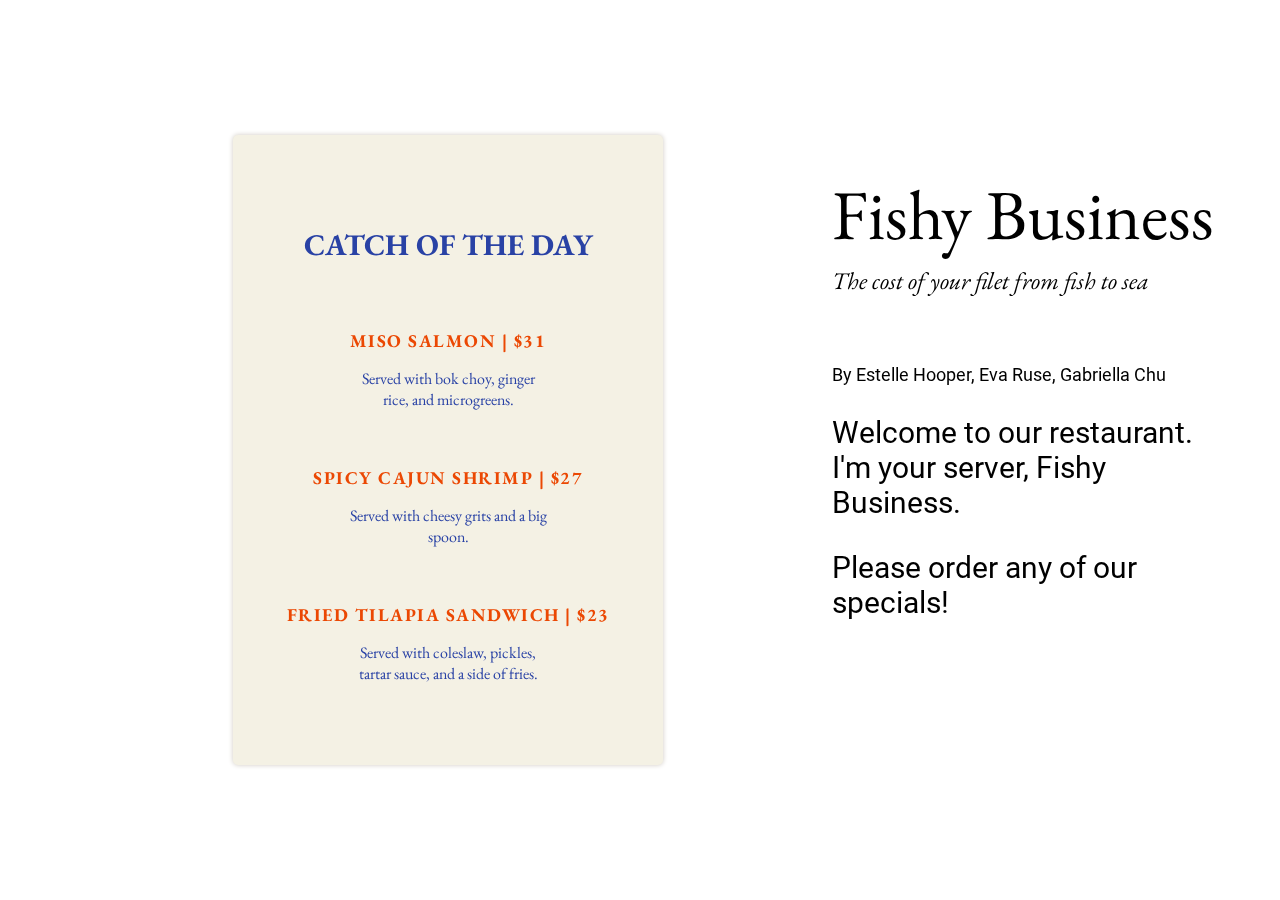
==== public_site/index.htm @ 14c6f2c7 "text" ====
<html>

<head>
    <link rel="stylesheet" href="styles.css">
    <script src="https://d3js.org/d3.v7.min.js"></script>
    <script src="https://d3js.org/topojson.v3.min.js"></script>
    <script src="https://unpkg.com/scrollama"></script>
    <script src="https://cdn.jsdelivr.net/npm/d3-array@3"></script>
    <script src="https://cdn.jsdelivr.net/npm/d3-geo@3"></script>
    <script src="https://cdn.jsdelivr.net/npm/d3-geo-projection@4"></script>
    <script src="scroll.js"></script>
    <title>Fishy Business</title>
    <div class="progressBar">
        <svg id="rectangles">
            <rect id="progress" width="0" height="10" style="fill:#2942a5;" />
        </svg>
    </div>
</head>

<body>

    <section id="scrollViz">
        <div id="graphic">
            <div id="vis">
                <!-- <div class="alignVertical"> -->
                <div class="menu fancyFont alignVertical">
                    <h2>Catch of the Day</h2>


                    <!-- Salmon Order -->
                    <div class="order alignVertical">
                        <text id=salmon class="menuTitle hover-underline-animation fadeAnimation">Miso
                            Salmon | $31</text>
                        <p>Served with bok choy, ginger rice, and microgreens.</p>
                    </div>
                    <!-- Shrimp Order -->
                    <div class="order alignVertical">
                        <text id=shrimp class="menuTitle hover-underline-animation fadeAnimation">Spicy
                            Cajun Shrimp | $27</text>
                        <p>Served with cheesy grits and a big spoon.</p>

                    </div>
                    <!-- Tilapia Order -->
                    <div class="order alignVertical">
                        <text id=tilapia class="menuTitle hover-underline-animation fadeAnimation">Fried
                            Tilapia Sandwich | $23</text>
                        <p>Served with coleslaw, pickles, tartar sauce, and a side of fries.</p>
                    </div>
                    <!-- </div> -->
                </div>

                <div class="receipt hiddenRemove">
                    <h2 class="textCenter fancyFont">Fishy Business</h2>
                    <h3 class="textCenter fancyFont">fishy-business.onrender.com</h3>
                    <hr class="dashed-line">
                    <table>
                        <col width="70%">
                        <col width="30%">
                        <tr>
                            <th id="dishName"></th>
                            <th id="dishPrice"></th>
                        </tr>
                        <tr>
                            <th id="water"></th>
                            <th id="waterPrice"></th>
                        </tr>
                        <tr>
                            <th id="land"></th>
                            <th id="landPrice"></th>
                        </tr>
                        <tr>
                            <th id="nitrogen"></th>
                            <th id="nitrogenPrice"></th>
                        </tr>
                        <tr>
                            <th id="phos"></th>
                            <th id="phosPrice"></th>
                        </tr>
                    </table>
                    <hr class="dashed-line">
                </div>

                <div class="map hiddenRemove">
                    <svg id="choropleth" height="600" width="800"
                        style="background: white; border: 1px solid gray"></svg>
                </div>


                <div class="lineGraph hiddenRemove">
                    <h3 id="lineGraphTitle" class="textCenter">Capture Fisheries vs. Aquaculture Production (1960-2018)
                        in Metric Tons</h3>
                    <div class="buttons"> </div>

                    <svg id="graph" height="500" width="800"
                        style="background: white; margin-top:0px; border: 1px solid gray"></svg>
                </div>
            </div>

            <div id="sections">

                <section id="menu" class="step">
                    <div>
                        <header id=heading class="fancyFont">
                            <h1>Fishy Business</h1>
                            <h2>The cost of your filet from fish to sea</h2>
                        </header>
                        <h3 id="author">By Estelle Hooper, Eva Ruse, Gabriella Chu</h3>
                        <p>Welcome to our restaurant. I'm your server, Fishy Business.</p>
                        <p class="fadeInOut">Please order any of our specials!</p>
                        <div id='scrollInfo' class="invisible">
                            <h4 id="scrollText" class="textCenter bounce">scroll to continue</h4>
                            <div class="scroll-down"></div>
                        </div>

                    </div>
                </section>

                <div id="hiddenSections" class="hidden">

                    <section id="text1" class="step" height="100vh">
                        <p>We hope you enjoyed your meal!</p>
                        <p>However, it looks like there are some extra costs...</p>
                    </section>

                    <section id="text2" class="step" height="100vh">
                        <!-- DO NOT DELETE MUST LEAVE EMPTY -->
                    </section>

                    <section class="step" height="50vh">
                        <!-- DO NOT DELETE MUST LEAVE EMPTY -->
                    </section>

                    <section class="step" height="50vh">
                        <!-- DO NOT DELETE MUST LEAVE EMPTY -->
                    </section>
                    <section id="text3" class="step" height="50vh">
                        <!-- DO NOT DELETE MUST LEAVE EMPTY -->
                    </section>

                    <section id="text4" class="step" height="50vh">
                        <!-- DO NOT DELETE MUST LEAVE EMPTY -->
                    </section>
                    <section id="text1000" class="step" height="50vh">
                        <!-- DO NOT DELETE MUST LEAVE EMPTY -->
                    </section>

                    <section id="text5" class="step" height="50vh">
                        <!-- DO NOT DELETE MUST LEAVE EMPTY -->
                    </section>

                    <section id="text10" class="step" height="50vh">
                        <!-- DO NOT DELETE MUST LEAVE EMPTY -->
                    </section>

                    <section id="text6" class="step" height="100vh">
                        <h2> Top Five Exporters for <span></span></h2>
                        <p style = "font-size:20px;text-align:left;width:100%;"> Certain types of fish are exported more heavily in some countries compared to others.
                            Around <b>600 million</b> livelihoods worldwide are estimated to depend at least partially
                            on
                            fisheries and aquacultures. This "blue economy" is particularly important in lower-income
                            countries.
                            <!--                             
                            
                            Lorem ipsum dolor sit amet, consectetur adipiscing elit, sed do eiusmod tempor incididunt ut
                            labore et dolore magna aliqua. Ut enim ad minim veniam, quis nostrud exercitation ullamco
                            laboris nisi ut aliquip ex ea commodo consequat. Duis aute irure dolor in reprehenderit in
                            voluptate velit esse cillum dolore eu fugiat nulla pariatur. Excepteur sint occaecat
                            cupidatat non proident, sunt in culpa qui officia deserunt mollit anim id est laborum. -->
                        </p>
                        <p class="fadeInOut">Click on a country to find more information about it.</p>
                    </section>

                    <section id="lineGraph" class="step" height="100vh">
                        <p>Aquacultures, or farm-raised fish tend to be a more sustainable option because they reduce
                            stress on wild fish populations and their involvement in the marine food web. However,
                            aquacultures can harm the environment with contamination and waste, and can provide less
                            nutrients than capture fisheries.</p>
                        <p id="linesalmon" class="lineGraphImp hiddenRemove">For all the top five countries that export
                            <strong>salmon,</strong> <span class="capture">capture fisheries</span> are much more
                            prominent than <span class="aqua">aquacultures</span>, though aquaculture production is
                            generally on the rise.
                        </p>
                        <p id="lineshrimp" class="lineGraphImp hiddenRemove">For most of the top five countries that
                            export
                            <strong>shrimp,</strong> <span class="aqua">aquacultures</span> have recently been
                            much more prominent than <span class="capture">capture fisheries.</span> The opposite is
                            true for Thailand, the 5th highest exporter.
                        </p>
                        <p id="linetilapia" class="lineGraphImp hiddenRemove">For most of the top five countries that
                            export
                            <strong>tilapia,</strong> <span class="aqua">aquacultures</span> are
                            much more prominent than <span class="capture">capture fisheries.</span> The opposite is
                            true for Mexico and the Netherlands, the 4th and 5th highest exporters.
                        </p>
                        <p class="fadeInOut">Explore other countries and hover over the graph for more precise
                            information.</p>
                    </section>
                    <section id="text10" class="step" height="400px">
                        <!-- DO NOT DELETE MUST LEAVE EMPTY -->
                    </section>
                </div>


            </div>
            <div id="chartContainer">
                <p id="titleFreshwater" class="barchartTitle">Freshwater Consumption (m<sup>3</sup>)</p>
                <p id="titleLand" class="barchartTitle hiddenRemove">Land Use (m<sup>2</sup>)</p>
                <p id="titleNitrogen" class="barchartTitle hiddenRemove">Nitrogen Emitted (kg)</p>
                <p id="titlePhosphorous" class="barchartTitle hiddenRemove">Phosphorous Emitted (kg)</p>

                <p id="barChartSubtitle">Comparison to Other Seafood</p>
                <svg id="bar1" height="425" width="550"></svg>
                <p id="citeFreshwater" class="cite">Source: <a
                        href='https://ourworldindata.org/grapher/freshwater-use-seafood?tab=table&country=~Salmon+%28farmed%29'
                        target="_blank">Our World in Data.</a> Freshwater use per kilogram of seafood production
                    m<sup>3</sup> per kilogram (2021)</p>

                <p id="citeLand" class="cite hiddenRemove">Source: <a
                        href='https://ourworldindata.org/grapher/land-use-seafood?tab=table&country=~Salmon+%28farmed%29'
                        target="_blank">Our World in Data.</a> Land use per kilogram of seafood production
                    m<sup>2</sup> per kilogram (2021)</p>

                <p id="citeNitrogen" class="cite hiddenRemove">Source: <a
                        href='https://ourworldindata.org/grapher/nitrogen-emissions-seafood?tab=table&country=~Salmon+%28farmed%29'
                        target="_blank">Our World in Data.</a> Nitrogen emissions per tonne of seafood per kilogram
                    (2021) (calculations were converted from tonne to kg). Conversions were done using <a
                        href='https://www.aqua-calc.com/' target="_blank">Aqua-Calc.</a></p>
                <p id="citePhosphorous" class="cite hiddenRemove">Source: <a
                        href='https://ourworldindata.org/grapher/phosphorous-emissions-seafood?tab=table&country=~Salmon+%28farmed%29'
                        target="_blank">Our World in Data.</a> Phosphorous emissions per tonne of seafood per kilogram
                    (2021) (calculations were converted from tonne to kg). Conversions were done using <a
                        href='https://www.aqua-calc.com/' target="_blank">Aqua-Calc.</a></p>
            </div>
            <div id="infoGraphicContainer">
                <!-- append infographic images here -->
                <!-- freshwater -->
                <div id=freshwatersalmon class="freshwater hiddenRemove">
                    <p>For 1 kg of <strong>salmon,</strong> 0.16 m<sup>3</sup> of freshwater is consumed, which is about
                        <strong>42 gallons.</strong>
                    </p>
                    <img src="images/freshwater-salmon.png" width="350"> </img>
                </div>
                <div id=freshwatertilapia class="freshwater hiddenRemove">
                    <p>For 1 kg of <strong>tilapia,</strong> 1.23 m<sup>3</sup> of freshwater is consumed, which is
                        about <strong>325 gallons.</strong></p>
                    <img src="images/freshwater-tilapia.png" width="350"> </img>
                </div>
                <div id=freshwatershrimp class="freshwater hiddenRemove">
                    <p>For 1 kg of <strong>shrimp,</strong> 0.22 m<sup>3</sup> of freshwater is consumed, which is about
                        <strong>58 gallons.</strong>
                    </p>
                    <img src="images/freshwater-shrimp.png" width="350"> </img>
                </div>
                <!-- land -->
                <div id=landsalmon class="land hiddenRemove">
                    <p>For 1 kg of <strong>salmon,</strong> 4.86 m<sup>2</sup> of land is used, which is about
                        <strong>1.2 king-sized mattresses.</strong>
                    </p>
                    <img src="images/land-salmon.png" width="350"> </img>
                </div>
                <div id=landtilapia class="land hiddenRemove">
                    <p>For 1 kg of <strong>tilapia,</strong> 15.27 m<sup>2</sup> of land is used, which is
                        about <strong>3.9 king-sized mattresses.</strong></p>
                    <img src="images/land-tilapia.png" width="350"> </img>
                </div>
                <div id=landshrimp class="land hiddenRemove">
                    <p>For 1 kg of <strong>shrimp,</strong> 13.18 m<sup>2</sup> of land is used, which is about
                        <strong>3.4 king-sized mattresses.</strong>
                    </p>
                    <img src="images/land-shrimp.png" width="350"> </img>
                </div>
                <!-- nitrogen -->
                <div id=nitrogensalmon class="nitrogen hiddenRemove">
                    <p>For 1 kg of <strong>salmon,</strong> 0.111 kg of nitrogen is emitted, which is about
                        <strong>157 cans of Lysol (19 fl oz).</strong>
                    </p>
                    <img src="images/nitrogen-salmon.png" width="350"> </img>
                </div>
                <div id=nitrogentilapia class="nitrogen hiddenRemove">
                    <p>For 1 kg of <strong>tilapia,</strong> 0.200 kg of nitrogen is emitted, which is
                        about <strong>284 cans of Lysol (19 fl oz).</strong></p>
                    <img src="images/nitrogen-tilapia.png" width="350"> </img>
                </div>
                <div id=nitrogenshrimp class="nitrogen hiddenRemove">
                    <p>For 1 kg of <strong>shrimp,</strong> 0.123 kg of nitrogen is emitted, which is about
                        <strong>180 cans of Lysol (19 fl oz).</strong>
                    </p>
                    <img src="images/nitrogen-shrimp.png" width="350"> </img>
                </div>
                <!-- phosphorous -->
                <div id=phossalmon class="phos hiddenRemove">
                    <p>For 1 kg of <strong>salmon,</strong> 0.026 kg of phosphorous is emitted, which is about
                        <strong>2.9 teaspoons.</strong>
                    </p>
                    <img src="images/phosphorous-salmon.png" width="350"> </img>
                </div>
                <div id=phostilapia class="phos hiddenRemove">
                    <p>For 1 kg of <strong>tilapia,</strong> 0.024 kg of phosphorous is emitted, which is
                        about <strong>2.7 teaspoons.</strong></p>
                    <img src="images/phosphorous-tilapia-shrimp.png" width="350"> </img>
                </div>
                <div id=phosshrimp class="phos hiddenRemove">
                    <p>For 1 kg of <strong>shrimp,</strong> 0.024 kg of phosphorous is emitted, which is about
                        <strong>2.7 teaspoons.</strong>
                    </p>
                    <img src="images/phosphorous-tilapia-shrimp.png" width="350"> </img>
                </div>
            </div>
            <div id='AbsScrollInfo' class="invisible">
                <h4 id="scrollText" class="textCenter bounce">scroll to continue</h4>
                <div class="scroll-down"></div>
            </div>
            <div id="resetContainer" class="transparent">
                <!-- append button here -->
            </div>
        </div>
        </div>

</body>

<script>
    // d3.selectAll(".menuTitle").
    const map_svg = d3.select("#choropleth");
    const map_width = map_svg.attr("width");
    const map_height = map_svg.attr("height");
    const map_margin = { top: 5, right: 5, bottom: 5, left: 5 };
    const mapWidth = map_width - map_margin.left - map_margin.right;
    const mapHeight = map_height - map_margin.top - map_margin.bottom;
    const map = map_svg.append("g")
        .attr("transform", "translate(" + map_margin.left + "," + map_margin.top + ")");

    const graph_svg = d3.select("#graph");
    const graph_width = graph_svg.attr("width");
    const graph_height = graph_svg.attr("height");
    const graph_margin = { top: 20, right: 20, bottom: 60, left: 100 };
    const graphWidth = graph_width - graph_margin.left - graph_margin.right;
    const graphHeight = graph_height - graph_margin.top - graph_margin.bottom;
    const graph = graph_svg.append("g")
        .attr("transform", "translate(" + graph_margin.left + "," + graph_margin.top + ")");

    let graph_annotations = graph_svg.append("g").attr("id", "annotations");

    const chart1 = d3.select("#bar1");
    const width1 = chart1.attr("width");
    const height1 = chart1.attr("height");
    const margin1 = { top: 35, right: 10, bottom: 45, left: 150 };
    const chartWidth1 = width1 - margin1.left - margin1.right;
    const chartHeight1 = height1 - margin1.top - margin1.bottom;
    let annotations1 = chart1.append("g").attr("id", "annotations");
    let annotations2 = chart1.append("g").attr("id", "annotations").attr('visibility', 'hidden');
    let annotations3 = chart1.append("g").attr("id", "annotations").attr('visibility', 'hidden');
    let annotations4 = chart1.append("g").attr("id", "annotations").attr('visibility', 'hidden');
    const chartArea1 = chart1.append("g").attr("transform", "translate(" + margin1.left + "," + margin1.top + ")");


    const getData = async function () {

        // bar chart data
        let water_use = await d3.csv("data/water-use.csv", d3.autotype);
        let land_use = await d3.csv("data/land-use.csv", d3.autotype);
        let nitrogen_emissions = await d3.csv("data/nitrogen-use.csv", d3.autotype);
        let phos_emissions = await d3.csv("data/phos-use.csv", d3.autotype);

        // map data
        const world_data = await d3.json("data/countries-110m.json");
        const centroid_data = await d3.csv("data/centroids.csv", d3.autotype);

        // line graph data
        let compareFishing = await d3.csv("data/capture-fisheries-vs-aquaculture.csv", d3.autotype);


        // can either be Salmon, Shrimp, or Tilapia
        salmon_water_use = water_use.filter(d => d.Entity === 'Salmon (farmed)')[0]['Freshwater use (m3 / kg edible weight)']
        tilapia_water_use = water_use.filter(d => d.Entity === 'Tilapia (farmed)')[0]['Freshwater use (m3 / kg edible weight)']
        shrimp_water_use = water_use.filter(d => d.Entity === 'Shrimp (farmed)')[0]['Freshwater use (m3 / kg edible weight)']

        salmon_land_use = land_use.filter(d => d.Entity === 'Salmon (farmed)')[0]['Land use (m2 / kg edible weight)']
        tilapia_land_use = land_use.filter(d => d.Entity === 'Tilapia (farmed)')[0]['Land use (m2 / kg edible weight)']
        shrimp_land_use = land_use.filter(d => d.Entity === 'Shrimp (farmed)')[0]['Land use (m2 / kg edible weight)']

        salmon_nitrogen_emissions = nitrogen_emissions.filter(d => d.Entity === 'Salmon (farmed)')[0]['Nitrogen (kgN / t edible weight)']
        tilapia_nitrogen_emissions = nitrogen_emissions.filter(d => d.Entity === 'Tilapia (farmed)')[0]['Nitrogen (kgN / t edible weight)']
        shrimp_nitrogen_emissions = nitrogen_emissions.filter(d => d.Entity === 'Shrimp (farmed)')[0]['Nitrogen (kgN / t edible weight)']

        salmon_phos_emissions = phos_emissions.filter(d => d.Entity === 'Salmon (farmed)')[0]['Phosphorous (kgP / t edible weight)']
        tilapia_phos_emissions = phos_emissions.filter(d => d.Entity === 'Tilapia (farmed)')[0]['Phosphorous (kgP / t edible weight)']
        shrimp_phos_emissions = phos_emissions.filter(d => d.Entity === 'Shrimp (farmed)')[0]['Phosphorous (kgP / t edible weight)']

        // GLOBAL VARS
        // fish selection: salmon, shrimp, tilapia
        var selectedFish = null

        // boolean to track if the receipt should be added
        var addReceipt = false

        // scales
        var combinedScale = 0
        var graph_leftAxis = 0

        // selections
        receipt = d3.select(".receipt")
        menu = d3.select(".menu")
        chartCont = d3.select('#chartContainer')
        infoCont = d3.select('#infoGraphicContainer')
        allCite = d3.selectAll('.cite')
        allBarTitle = d3.selectAll('.barChartTitle')

        createScales();

        // buttons for line graph

        initial = async function () {
            d3.select('#AbsScrollInfo').classed('invisible', true)
            /*
            handles receipt, selects infographics
            */

            // in case user scrolls too fast
            chartCont.style('opacity', 0)
            infoCont.style('opacity', 0)

            currentDish = d3.selectAll('.currentDish').classed('fadeIn', false);
            await currentDish.transition().style('opacity', 0).end();

            addReceipt = true;

            menu.classed("hidden", false);
            menu.transition().style('opacity', 1).style('transform', "translateX(0px)")

            receipt.classed("hiddenRemove", true);
        }

        first = async function () {
            // remove prev Receipt info
            receipt.select("#water").text('')
            receipt.select("#waterPrice").text('')

            d3.select('#AbsScrollInfo').classed('invisible', false)

            await menu.transition().style('opacity', 0).style('transform', "translateX(-200px)").end()
            await infoCont.transition().style('opacity', 0).end()

            receipt = d3.select(".receipt")
            receipt.transition().duration(200).style('transform', 'translateX(0px)');
            receipt.classed('hiddenRemove', false)
            receipt.classed('fadeIn', true)

            chartCont.style('opacity', 0)

            if (addReceipt == true) {
                infoCont.style("opacity", 0);

                menu.classed('hidden', true);
                menu.attr("height", 0)

                receipt.classed('hidden', false);


                if (selectedFish === 'salmon') {
                    dish = "Miso Salmon"
                    price = "$31.00"
                }
                else if (selectedFish === 'shrimp') {
                    dish = "Spicy Cajun Shrimp"
                    price = "$27.00"
                }
                else if (selectedFish === 'tilapia') {
                    dish = "Fried Tilapia Sandwich"
                    price = "$23.00"
                }

                receipt.select("#dishName").text(dish).classed('fadeIn', true)
                receipt.select("#dishPrice").text(price).classed('fadeIn', true)

                addReceipt = false

                d3.select("#text1").transition().style('opacity', 1);
            }

        }
        addWaterInfo = async function () {
            // hide prev infographics
            infoCont.selectAll('div').classed("hiddenRemove", true)
            infoCont.selectAll('div').classed("fadeIn", false)

            // unhide water infographic
            info = d3.select("#freshwater" + selectedFish)
            info.classed('hiddenRemove', false);
            info.classed('fadeIn', true);

            // in case user scrolls too fast

            menu.transition().style('opacity', 0).style('transform', "translateX(-200px)");

            // move receipt to make room for the infographic
            await receipt.transition().duration(200).style('transform', 'translateX(-275px)').end();

            receipt.select("#water").text('Freshwater').classed('fadeIn', true)
            receipt.select("#waterPrice").html(fish_water_use + ' m<sup>3</sup').classed('fadeIn', true)

            infoCont.transition().duration(200).style('opacity', 1).end()
        }

        addWaterBar = async function () {
            annotations2.selectAll('.x-axis').attr('visibility', 'hidden')
            annotations1.selectAll('.x-axis').attr('visibility', 'visible')
            // remove prev Receipt info
            receipt.select("#land").text('')
            receipt.select("#landPrice").text('')

            allBarTitle.classed('hiddenRemove', true);
            d3.select("#titleFreshwater").classed('hiddenRemove', false)

            chartCont.transition().duration(200).style('opacity', 1)

            bottomAxis1.scale(barScale1);
            bottomAxisG1.transition().call(bottomAxis1);

            chartArea1.selectAll('rect.bar').data(water_use)
                .join('rect')
                .attr('class', 'bar')
                .attr("fill", d => highlightBar('freshwater', d.Entity.split('(')[0].substr(0, d.Entity.split('(')[0].length - 1)))
                .attr('x', d => barScale1(0))
                .attr('y', d => leftAxisScale1(d.Entity.split('(')[0].substr(0, d.Entity.split('(')[0].length - 1)))
                .attr("height", leftAxisScale1.bandwidth())
                .attr("width", d => barScale1(Number(d['Freshwater use (m3 / kg edible weight)'])) - barScale1(0))
        }

        addLandInfo = async function () {
            // hide previous infographics
            await d3.selectAll('.freshwater').transition().duration(100).style('opacity', 0).end();
            infoCont.selectAll('div').classed("hiddenRemove", true)
            infoCont.selectAll('div').classed("fadeIn", false)

            await chartCont.transition().duration(200).style('opacity', .3).end();

            // unhide land infographic
            info = d3.select("#land" + selectedFish)
            info.classed('hiddenRemove', false);
            info.classed('fadeIn', true);

            receipt.select("#land").text('Land').classed('fadeIn', true)
            receipt.select("#landPrice").html(fish_land_use + " m<sup>2</sup>").classed('fadeIn', true)


        }

        addLandBar = async function () {
            // remove prev Receipt info
            receipt.select("#nitrogen").text('')
            receipt.select("#nitrogenPrice").text('')

            await chartCont.transition().duration(200).style('opacity', 1).end();
            drawChart(land_use, barScale2, leftAxisScale1, 'Land use (m2 / kg edible weight)', 'land', bottomAxis2, bottomAxisG2, annotations1, annotations2, annotations3)
            allBarTitle.classed('hiddenRemove', true);
            d3.select("#titleLand").classed('hiddenRemove', false)

            allCite.classed('hiddenRemove', true);
            d3.select("#citeLand").classed('hiddenRemove', false)

        }

        addNitrogenInfo = async function () {
            // hide previous infographics
            await d3.selectAll('.land').transition().duration(100).style('opacity', 0).end();
            infoCont.selectAll('div').classed("hiddenRemove", true)
            infoCont.selectAll('div').classed("fadeIn", false)

            await chartCont.transition().duration(200).style('opacity', .3).end();

            // unhide nitrogen infographic
            info = d3.select("#nitrogen" + selectedFish)
            info.classed('hiddenRemove', false);
            info.classed('fadeIn', true);

            receipt.select("#nitrogen").text('Nitrogen Emitted').classed('fadeIn', true)
            receipt.select("#nitrogenPrice").text(fish_nitrogen_emissions + ' kg').classed('fadeIn', true)
        }

        addNitrogenBar = async function () {
            // remove prev Receipt info
            receipt.select("#phos").text('')
            receipt.select("#phosPrice").text('')

            await chartCont.transition().duration(200).style('opacity', 1).end();

            drawChart(nitrogen_emissions, barScale3, leftAxisScale1, 'Nitrogen (kgN / t edible weight)', 'nitrogen', bottomAxis3, bottomAxisG3, annotations2, annotations3, annotations4)
            allBarTitle.classed('hiddenRemove', true);
            d3.select("#titleNitrogen").classed('hiddenRemove', false)

            allCite.classed('hiddenRemove', true);
            d3.select("#citeNitrogen").classed('hiddenRemove', false)

        }

        addPhosInfo = async function () {
            // hide previous infographics
            await d3.selectAll('.nitrogen').transition().duration(100).style('opacity', 0).end();
            infoCont.selectAll('div').classed("hiddenRemove", true)
            infoCont.selectAll('div').classed("fadeIn", false)

            await chartCont.transition().duration(200).style('opacity', .3).end();

            // unhide phos infographic
            info = d3.select("#phos" + selectedFish)
            info.classed('hiddenRemove', false);
            info.classed('fadeIn', true);
            receipt.select("#phos").text('Phosphorous Emitted').classed('fadeIn', true)
            receipt.select("#phosPrice").text(fish_phos_emissions + ' kg').classed('fadeIn', true)

        }

        addPhosBar = async function () {

            await d3.select(".map").transition().duration(100).style('opacity', 0).end();
            d3.select(".map").classed("hiddenRemove", true);

            // make receipt invisible
            receipt.classed('hiddenRemove', false);

            // make infographic visible
            infoCont.transition().style('opacity', 1)

            await chartCont.transition().duration(200).style('opacity', 1).end();
            drawChart(phos_emissions, barScale4, leftAxisScale1, 'Phosphorous (kgP / t edible weight)', 'phosphorous', bottomAxis4, bottomAxisG4, annotations3, annotations4, annotations3)
            allBarTitle.classed('hiddenRemove', true);
            d3.select("#titlePhosphorous").classed('hiddenRemove', false)

            allCite.classed('hiddenRemove', true);
            d3.select("#citePhosphorous").classed('hiddenRemove', false)

        }

        addMap = async function () {
            // make receipt invisible
            infoCont.style("opacity", 0);

            receipt.classed('fadeIn', false);
            receipt.classed('hiddenRemove', true);

            // make bar chart invisible
            chartCont.transition().style('opacity', 0)

            // make infographic invisible
            infoCont.transition().style('opacity', 0)

            // make map visible
            d3.select(".map").classed('hiddenRemove', false);
            d3.select(".map").transition().duration(100).style("opacity", 1);

            //if scrolling backwards
            d3.select(".lineGraph").classed('hiddenRemove', true);
        }

        function animateGraph() {
            // remove any previous scales, and lines
            d3.selectAll(".y-axis").remove();
            d3.selectAll(".x-axis").remove();

            graph.selectAll("path").remove();

            let graph_leftGridlines = d3.axisLeft(combinedScale)
                .tickSize(-graphWidth - 10)
                .tickFormat("")
            graph_annotations.append("g")
                .attr("class", "y-axis")
                .attr("transform", `translate(${graph_margin.left - 10},${graph_margin.top})`)
                .call(graph_leftAxis)

            let graph_bottomAxis = d3.axisBottom(dateScale)
            let graph_bottomGridlines = d3.axisBottom(dateScale)
                .tickSize(-graphHeight - 10)
                .tickFormat("")
            graph_annotations.append("g")
                .attr("class", "x-axis")
                .attr("transform", `translate(${graph_margin.left},${graphHeight + graph_margin.top + 10})`)
                .call(graph_bottomAxis);


            //Making the line generators
            var capturelineGen = d3.line()
                .x(d => dateScale(d['Year']))
                .y(d => combinedScale((d['Capture fisheries production (metric tons)'])))
                .curve(d3.curveMonotoneX);

            var aqualineGen = d3.line()
                .x(d => dateScale(d['Year']))
                .y(d => combinedScale((d['Aquaculture production (metric tons)'])))
                .curve(d3.curveMonotoneX);
            //     ;

            // Making area transitions

            const capture_area = d3.area()
                .x(function (d) { return dateScale(d.Year); })
                .y0(graphHeight)
                .y1(function (d) { return combinedScale(d['Capture fisheries production (metric tons)']); })
                .curve(d3.curveCatmullRom.alpha(0.5));


            const aqua_area = d3.area()
                .x(function (d) { return dateScale(d.Year); })
                .y0(graphHeight)
                .y1(function (d) { return combinedScale(d['Aquaculture production (metric tons)']); })
                .curve(d3.curveCatmullRom.alpha(0.5));

            // Making area transitions
            const zeroArea = d3.area()
                .x(function (d) { return dateScale(d.Year); })
                .y0(graphHeight)
                .y1(function () { return 0; })
                .curve(d3.curveCatmullRom.alpha(0.5));


            //aqua
            graph.append("path")
                .attr("d", function (d) {
                    return zeroArea(dataset) //must pass country dataset
                })
                .style('fill', '#FF3B3B')
                .style("opacity", 0.3)
                .transition()
                .duration(1500)
                .attr("d", function (d) {
                    return capture_area(dataset) //must pass country dataset
                })
                .style('fill', '#FF3B3B')
                .style("opacity", 0.3)


            graph.append("path")
                .attr("d", function (d) {
                    return zeroArea(dataset) //must pass country dataset
                })
                .style('fill', '#1786FF')
                .style("opacity", 0.3)
                .transition()
                .duration(1500)
                .attr("d", function (d) {
                    return aqua_area(dataset) //must pass country dataset
                })
                .style('fill', '#1786FF')
                .style("opacity", 0.3)

            // Making the lines
            const capture_path = graph.append("path")
                .datum(capture_subset)
                .attr("class", "line")
                .attr("fill", "none")
                .attr("stroke", "#FF3B3B")
                .attr("stroke-width", 2)
                .attr("d", capturelineGen);

            const aqua_path = graph.append("path")
                .datum(aqua_subset)
                .attr("class", "line")
                .attr("fill", "none")
                .attr("stroke", "#1786FF")
                .attr("stroke-width", 2)
                .attr("d", aqualineGen);

            // Making line transitions
            const capture_length = capture_path.node().getTotalLength();

            capture_path.attr("stroke-dasharray", capture_length + " " + capture_length)
                .attr("stroke-dashoffset", capture_length)
                .transition()
                .ease(d3.easeLinear)
                .attr("stroke-dashoffset", 0)
                .delay(1500)
                .duration(3000)

            const aqua_length = aqua_path.node().getTotalLength();

            aqua_path.attr("stroke-dasharray", aqua_length + " " + aqua_length)
                .attr("stroke-dashoffset", aqua_length)
                .transition()
                .ease(d3.easeLinear)
                .attr("stroke-dashoffset", 0)
                .delay(1500)
                .duration(3000)

            // adding line graph markers
            let mouseGroup = graph.append("g");
            let xMarker = mouseGroup.append("line")
                .attr("id", "xMarker")
                .attr("fill", "none")
                .attr("stroke", "black")
                .attr("stroke-width", 1)
                .attr("y1", 0)
                .attr("y2", graphHeight)
                .attr("visibility", "hidden");

            let valueMarker = mouseGroup.append("circle")
                .attr("id", "valueMarker")
                .attr("fill", "none")
                .attr("stroke", "black")
                .attr("stroke-width", 2)
                .attr("r", 10)
                .attr("visibility", "hidden");


            let valueMarker2 = mouseGroup.append("circle")
                .attr("id", "valueMarker")
                .attr("fill", "none")
                .attr("stroke", "black")
                .attr("stroke-width", 2)
                .attr("r", 10)
                .attr("visibility", "hidden");

            let activeRegion = mouseGroup.append("rect")
                .attr("id", "activeRegion")
                .attr("width", graphWidth)
                .attr("height", graphHeight)
                .attr("fill", "none")
                .attr("pointer-events", "all");

            // line graph tooltip code
            const mouseover = graph_svg.append("g").attr("class", "mouseover")
                .attr("transform", `translate(${graph_margin.left + 15},${graph_margin.top + 15})`);

            function stringLen(str) {
                const dummytext = mouseover.append("text").attr("class", "legendtext").attr("visibility", "hidden");
                dummytext.text(str)
                let len = dummytext.node().getComputedTextLength()
                dummytext.remove()
                return len;
            }

            const frame = mouseover.append("rect").attr("class", "frame")
                .attr("x", 0).attr("y", 0)
                .attr("rx", 5).attr("ry", 5)
                .attr("height", 130)
                .attr("opacity", 0.8)
                .attr("pointer-events", "none");
            const textbox = mouseover.append("g").attr("transform", "translate(10,10)");
            const format = d3.format(',d');


            // When the mouse enters, show the annotations
            activeRegion.on("mouseover", function () {
                xMarker.attr("visibility", "");
                valueMarker.attr("visibility", "");
                valueMarker2.attr("visibility", "");
                mouseover.attr("visibility", "");
            });

            // When the mouse leaves, hide the annotations
            activeRegion.on("mouseout", function () {
                xMarker.attr("visibility", "hidden");
                valueMarker.attr("visibility", "hidden");
                valueMarker2.attr("visibility", "hidden");
                mouseover.attr("visibility", "hidden");
            });

            let findDate = d3.bisector(d => d.Year).right;

            activeRegion.on("mousemove", function (evt) {

                let location = d3.pointer(evt);
                let x = location[0];
                let xDate = dateScale.invert(x);
                let index = findDate(dataset, xDate);
                let d = dataset[index];

                let xPos = dateScale(d['Year']);
                let yPos = combinedScale(d['Capture fisheries production (metric tons)']);
                let yPos2 = combinedScale(d['Aquaculture production (metric tons)']);

                xMarker.attr("x1", xPos).attr("x2", xPos);
                valueMarker.attr("cx", xPos).attr("cy", yPos);
                valueMarker2.attr("cx", xPos).attr("cy", yPos2);
                textbox.html('');

                let countryName = `${d['Entity']}`;
                let year = `${d['year']}`;
                let aqua = `${format(d['Aquaculture production (metric tons)'])} metric tons`;
                let capture = `${format(d['Capture fisheries production (metric tons)'])} metric tons`;

                let maxWidth = Math.max(stringLen(countryName), stringLen(aqua), stringLen(capture))
                frame.attr("width", maxWidth + 20);

                textbox.append("text").attr('class', 'tooltipTitle').text(countryName + ' (' + year + ')')
                    .attr("x", 0).attr("y", 10);
                textbox.append("text").attr('class', 'capture textBold').text("Capture Fisheries")
                    .attr("x", 0).attr("y", 40);
                textbox.append("text").attr('class', 'capture').text(capture)
                    .attr("x", 0).attr("y", 60);
                textbox.append("text").attr('class', 'aqua textBold').text("Aquaculture")
                    .attr("x", 0).attr("y", 90);
                textbox.append("text").attr('class', 'aqua').text(aqua)
                    .attr("x", 0).attr("y", 110);

            });
        }

        //reset button

        buttonCont = d3.select('#resetContainer');
        resetButton = buttonCont.append("button").attr("class", "resetButton")
        resetButton.append('h3').text("Order Again?")
        resetButton.on("click", function () {
            window.location.reload(true);
        })

        addLineGraph = async function () {
            d3.select("#line" + selectedFish).classed('hiddenRemove', false);

            buttonCont.style('z-index', 104)
            d3.select('#AbsScrollInfo').classed('invisible', false)
            buttonCont.classed('fadeIn', false);
            buttonCont.classed('transparent', true);
            animateGraph();

            // make map invisible
            d3.select(".map").classed('hiddenRemove', true);

            // make line graph visible
            d3.select(".lineGraph").classed('hiddenRemove', false);
            d3.select('.lineGraph').classed('fadeIn', true)

            // adding buttons
            if (addButtons == true) {
                addButtons = false;
                const buttonsdiv = d3.select('.buttons')
                buttons = buttonsdiv.selectAll('button').data(buttonsData).join('button')

                d3.select(".buttons button:first-child").classed("selectedButton", true);

                buttons.on('click', function (d, i) {
                    [dataset, buttonsData, captureExtent, aquaExtent] = drawGraph(i)
                    animateGraph()
                    d3.selectAll(".buttons button").classed("selectedButton", false)
                    d3.select(this).classed('selectedButton', true)
                })

                buttons.append('h3').html(function (d, i) { return d });
            }
        }


        showReset = async function () {
            buttonCont.style('z-index', 200)
            d3.select('#AbsScrollInfo').classed('invisible', true)
            d3.select('.lineGraph').classed("hiddenRemove", true);
            buttonCont.classed('fadeIn', true);
            buttonCont.classed('transparent', false);

        }


        function createScales() {
            // Setting up scales and axes for the 4 bar charts
            //removing "(farmed)" from each of the fish entities
            species = water_use.map(d => d.Entity.split('(')[0].substr(0, d.Entity.split('(')[0].length - 1))

            //making scales and axes for water
            water_values = water_use.map(d => Number(d['Freshwater use (m3 / kg edible weight)']))
            land_values = land_use.map(d => Number(d['Land use (m2 / kg edible weight)']))
            nitrogen_values = nitrogen_emissions.map(d => Number(d['Nitrogen (kgN / t edible weight)']))
            phos_values = phos_emissions.map(d => Number(d['Phosphorous (kgP / t edible weight)']))

            leftAxisScale1 = d3.scaleBand().domain(species).range([chartHeight1, 0]).padding(0.05);

            barvalueExtent1 = d3.extent(water_values)
            barScale1 = d3.scaleLinear().domain([0, barvalueExtent1[1]]).range([0, chartWidth1]);

            let leftAxis1 = d3.axisLeft();
            let leftAxisG1 = annotations1.append("g")
                .attr("class", "y-axis")
                // .attr("opacity", 0)
                .attr("transform", `translate(${margin1.left - 1}, ${margin1.top})`);
            leftAxis1.scale(leftAxisScale1);
            leftAxisG1.transition().call(leftAxis1);

            bottomAxis1 = d3.axisBottom();
            bottomAxisG1 = annotations1.append("g")
                .attr("class", "x-axis")
                // .attr("opacity", 0)
                .attr("transform", `translate(${margin1.left - 1},${chartHeight1 + margin1.top})`)

            bottomAxis1.scale(barScale1);
            bottomAxisG1.transition().call(bottomAxis1);

            //making scales and axes for land
            barvalueExtent2 = d3.extent(land_values)
            barScale2 = d3.scaleLinear().domain([0, barvalueExtent2[1]]).range([0, chartWidth1]);
            bottomAxis2 = d3.axisBottom();
            bottomAxisG2 = annotations2.append("g")
                .attr("class", "x-axis")
                // .attr("opacity", 0)
                .attr("transform", `translate(${margin1.left - 1},${chartHeight1 + margin1.top})`)

            //making scales and axes for nitrogen
            barvalueExtent3 = d3.extent(nitrogen_values)
            barScale3 = d3.scaleLinear().domain([0, barvalueExtent3[1]]).range([0, chartWidth1]);
            bottomAxis3 = d3.axisBottom();
            bottomAxisG3 = annotations3.append("g")
                .attr("class", "x-axis")
                .attr("transform", `translate(${margin1.left - 1},${chartHeight1 + margin1.top})`)

            //making scales for phos
            barvalueExtent4 = d3.extent(phos_values)
            barScale4 = d3.scaleLinear().domain([0, barvalueExtent4[1]]).range([0, chartWidth1]);
            bottomAxis4 = d3.axisBottom();
            bottomAxisG4 = annotations4.append("g")
                .attr("class", "x-axis")
                .attr("transform", `translate(${margin1.left - 1},${chartHeight1 + margin1.top})`)
        }

        d3.selectAll(".menuTitle")
            .on('click', orderUp)

        function drawGraph(country) {

            country = compareFishing.filter(d => d.Entity === country)
            country = country.filter(d => !isNaN(d['Capture fisheries production (metric tons)']))
            country = country.filter(d => !isNaN(d['Aquaculture production (metric tons)']))

            // sorting by date because Honduras has data out of order, messing up our line animations
            country = country.sort((a, b) => a.Year - b.Year)

            captureExtent = d3.extent(country, d => d['Capture fisheries production (metric tons)']);
            aquaExtent = d3.extent(country, d => d['Aquaculture production (metric tons)'])

            dateExtent = d3.extent(country, d => d['Year']);
            dateScale = d3.scaleTime().domain(dateExtent).range([0, graphWidth]);

            capture_subset = country.map(row => ({
                "Year": row.Year,
                "Capture fisheries production (metric tons)": row["Capture fisheries production (metric tons)"],
            }));

            aqua_subset = country.map(row => ({
                "Year": row.Year,
                "Aquaculture production (metric tons)": row["Aquaculture production (metric tons)"],
            }));

            let combinedExtent = [Math.min(...captureExtent.concat(aquaExtent)), Math.max(...captureExtent.concat(aquaExtent))];

            combinedScale = d3.scaleLinear().domain(combinedExtent).range([graphHeight, 0]);
            graph_leftAxis = d3.axisLeft(combinedScale)

            dataset = country;

            if (selectedFish === 'salmon') {
                buttonsData = salmonCountries;
            }
            else if (selectedFish === 'shrimp') {
                buttonsData = shrimpCountries;
            }
            else if (selectedFish === 'tilapia') {
                buttonsData = tilapiaCountries;
            }


            return [dataset, buttonsData, captureExtent, aquaExtent]
        }

        function orderUp() {
            selectedFish = this.id;

            initial();
            scroll()

            addReceipt = true;
            addButtons = true;

            orders = d3.selectAll(".order")
            menuTitles = d3.selectAll('.menuTitle')

            // the ones the user didn't select, make beige
            menuTitles.classed('orderNotSelected', true)
            orders.classed('orderNotSelected', true)
            d3.select(this).classed('orderNotSelected', false)
            d3.select(this.parentNode).classed('orderNotSelected', false)

            // cannot click another selection
            menu.style("pointer-events", "none")

            // turn off fading text
            menuSection = d3.select('section#menu')
            menuSection.selectAll(".fadeInOut").classed("fadeInOut", false)

            // make arrow visible
            d3.select('#scrollInfo').classed('invisible', false).classed('fadeIn', true);

            if (selectedFish === 'salmon') {
                fish_water_use = salmon_water_use
                fish_land_use = salmon_land_use
                fish_nitrogen_emissions = salmon_nitrogen_emissions
                fish_phos_emissions = salmon_phos_emissions
            }
            else if (selectedFish === 'shrimp') {
                fish_water_use = shrimp_water_use
                fish_land_use = shrimp_land_use
                fish_nitrogen_emissions = shrimp_nitrogen_emissions
                fish_phos_emissions = shrimp_phos_emissions
            }
            else if (selectedFish === 'tilapia') {
                fish_water_use = tilapia_water_use
                fish_land_use = tilapia_land_use
                fish_nitrogen_emissions = tilapia_nitrogen_emissions
                fish_phos_emissions = tilapia_phos_emissions
            }

            // reveal next section
            dishSection = d3.select('#hiddenSections').classed('hidden', false);

            // start of map code

            salmonCountries = ["Norway", "Sweden", "Denmark", "United Kingdom", "Chile"]
            shrimpCountries = ['India', 'China', 'Vietnam', 'Indonesia', 'Thailand']
            tilapiaCountries = ['China', 'Indonesia', 'Honduras', 'Mexico', "Netherlands"];


            const colors = ["#052132", "#00375E", "#005D8F", "#0978AF", "#1A93CF"];
            const topColorScale = d3.scaleOrdinal(colors).domain([0, 1, 2, 3, 4]);

            var countries = topojson.feature(world_data, world_data.objects.countries);

            var countriesMesh = topojson.mesh(world_data, world_data.objects.countries);
            var projection = d3.geoRobinson().fitSize([mapWidth, mapHeight], countries);
            var path = d3.geoPath().projection(projection);

            const firstLetter = selectedFish.charAt(0)

            const firstLetterCap = firstLetter.toUpperCase()

            const remainingLetters = selectedFish.slice(1)

            const capitalizedWord = firstLetterCap + remainingLetters

            d3.selectAll("#text6 h2 span").text(capitalizedWord)

            // coloring function for different fish selections
            function countryColor(country) {
                if (selectedFish === 'salmon') { ranking = salmonCountries.indexOf(country) }
                else if (selectedFish === 'shrimp') { ranking = shrimpCountries.indexOf(country) }
                else if (selectedFish === 'tilapia') { ranking = tilapiaCountries.indexOf(country) }

                if (ranking > -1) {
                    return topColorScale(ranking)
                }
                else {
                    return "#f4f1e4"
                }
            }

            // making the map paths
            let viewport = map.append("g");

            viewport.selectAll(".countries").data(countries.features)
                .join("path")
                .attr("class", "countries")
                .attr('fill', d => countryColor(d.properties.name))
                .attr("d", path)

            viewport.append("path")
                .datum(countriesMesh)
                .attr("class", "country-outline")
                .attr("d", path);

            // making the legend
            // reference: https://stackoverflow.com/questions/41090920/how-to-position-the-legend-in-a-d3-chart
            var legendText = ["#1 Exporter", "#2 Exporter", "#3 Exporter", "#4 Exporter", "#5 Exporter"];

            var legend = map.selectAll(".legend")
                .data(colors)
                .enter().append("g")
                .attr("class", "legend")
                .attr("transform", function (d, i) { return "translate(0," + i * 20 + ")"; });

            legend.append("rect").data(colors)
                .attr("x", 20)
                .attr("y", 450)
                .attr("width", 20)
                .attr("height", 20)
                .attr("fill", d => d)

            legend.append("text").data(legendText)
                .attr("x", 45)
                .attr("y", 465)
                .text(d => d)
                .style("font-size", "12px")



            // making the country marks

            if (selectedFish === "salmon") { selectedCountries = salmonCountries }
            else if (selectedFish === "shrimp") { selectedCountries = shrimpCountries }
            else if (selectedFish === "tilapia") { selectedCountries = tilapiaCountries }

            selectedCountries.forEach((d) => {
                //d is the country name
                selectedCountry = centroid_data.filter(i => i['COUNTRY'] === d);

                let markPos = projection([selectedCountry[0]['longitude'], selectedCountry[0]['latitude']]);

                let pinCountry = selectedCountry[0]["COUNTRY"];

                let textbox = map.append("g")
                    .attr("class", "tooltip")
                    .attr("visibility", "hidden");

                textbox.append("rect")
                    .attr("opacity", 0.8)
                    .attr("fill", "white")
                    .attr("x", 0)
                    .attr("y", 0)
                    .attr("height", 25)
                    .attr("width", function () {
                        if (pinCountry.length < 9) {
                            return pinCountry.length * 10;
                        }
                        else if (pinCountry.length === 9) {
                            return 80;
                        }
                        else if (pinCountry.length === 11) {
                            return 95;
                        }
                        else {
                            return 120;
                        }
                    })
                    .attr("alignment-baseline", "hanging")
                    .attr("rx", 8)

                textbox.append("text")
                    .text(pinCountry)
                    .attr("x", 2)
                    .attr("y", 5)
                    .attr("text-anchor", "right")
                    .attr("alignment-baseline", "hanging")

                textbox.attr("transform", `translate(${markPos[0] + 2},${markPos[1] + 3})`);

                map.append("image")
                    .attr('class', 'mark')
                    .attr("xlink:href", "images/mappin.png")
                    .attr("x", markPos[0] - 11)
                    .attr("y", markPos[1] - 14)
                    .attr("width", 20)
                    .attr("height", 20)
                    .on("mouseover", function () {
                        textbox.style("visibility", "visible")
                        d3.select(this).style("cursor", "pointer");
                    })
                    .on("mouseout", function () { textbox.style("visibility", "hidden") })
                    .on("click", clickedPin);

                function clickedPin(event) {
                    countryNodes = d3.selectAll(".countries").nodes()

                    select = countryNodes.filter(i => i.__data__.properties.name === d)[0].__data__

                    newcountries = { 'type': 'FeatureCollection', 'features': [select] };


                    viewport.selectAll(".countries").style('display', 'none');
                    viewport.selectAll(".country-outline").style('display', 'none');
                    map.selectAll(".legend").style('display', 'none');
                    map.selectAll(".mark").style('display', 'none');
                    map.selectAll(".tooltip").style('display', 'none');

                    var projection = d3.geoMercator().fitSize([mapWidth / 2, mapHeight], newcountries);
                    var path = d3.geoPath().projection(projection);

                    // Draw the map
                    map_svg.append("g")
                        .selectAll("path")
                        .data(newcountries.features)
                        .enter()
                        .append("path")
                        .attr('class', 'newcountry')
                        .attr("fill", d => countryColor(d.properties.name))
                        .attr("d", path)
                        .style("stroke", "none")


                    var backButton = map.append("rect").attr("fill", "lightgrey")
                        .attr('class', 'backButton')
                        .attr('height', 50)
                        .attr('width', 100)
                        .attr('x', mapWidth - 118)
                        .attr('y', mapHeight - 65)
                        .attr("rx", 5)
                        .attr("ry", 5)
                        .style("stroke", "black")
                        .style("stroke-width", 1)
                        .on("mouseover", function () { d3.select(this).style("cursor", "pointer") });

                    map.append("text").text("Reset Map")
                        .attr("class", "buttonText")
                        .attr('x', mapWidth - 105)
                        .attr('y', mapHeight - 35)
                        .on("mouseover", function () { d3.select(this).style("cursor", "pointer") })
                        .on("click", clickMapButton);



                    backButton.on("click", clickMapButton);

                    function clickMapButton() {
                        viewport.selectAll(".countries").style('display', 'block');
                        viewport.selectAll(".country-outline").style('display', 'block');
                        map.selectAll(".legend").style('display', 'block');
                        map.selectAll(".mark").style('display', 'block');
                        map.selectAll(".tooltip").style('display', 'block');
                        d3.selectAll('.newcountry').style('display', 'none');
                        map.selectAll('.backButton').style('display', 'none');
                        map.selectAll('.backButton').style('display', 'none');
                        map.selectAll(".buttonText").style('display', "none")
                        map.selectAll(".fisheryImage").style('display', "none")
                        map.selectAll(".imageText").style('display', "none")
                        map.selectAll(".cite").attr('display', 'none');

                    }


                    var imageLink = "images/" + pinCountry.toLowerCase() + "fishery.jpeg"
                    imageLink = imageLink.replace(/\s+/g, '');


                    map.append("text").text(d + ' is the Number ' + (ranking + 1) + ' Exporter of ' + selectedFish)
                        .attr("class", "imageText")
                        .attr('x', mapWidth / 2 + 10)
                        .attr('y', mapHeight / 5)
                        .style("font-size", 20)



                    map.append("image")
                        .attr("class", "fisheryImage")
                        .attr("xlink:href", imageLink)
                        .attr("x", mapWidth / 2)
                        .attr("y", mapHeight / 3)
                        .attr("transform", "translate(" + map_margin.left + "," + map_margin.top + ")")

                    map.append('text')
                        .attr("id", "citeImage")
                        .attr("class", "cite")
                        .text("Fishermen in the " + d)
                        .attr("x", mapWidth / 2 + 80)
                        .attr("y", 420)
                }
            })


            // Making line graphs comparing traditional fishing production vs fish farms production
            // Resource for line graph and area animation: https://hackernoon.com/animating-line-charts-with-d3js
            const timeParser = d3.timeParse('%Y');
            compareFishing.forEach(d => {
                d['year'] = d['Year']
                d['Year'] = timeParser(d["Year"]);
                d['Aquaculture production (metric tons)'] = Number(d['Aquaculture production (metric tons)']);
                d['Capture fisheries production (metric tons)'] = Number(d['Capture fisheries production (metric tons)']);
            })

            if (selectedFish === 'salmon') {

                [dataset, buttonsData, captureExtent, aquaExtent] = drawGraph('Norway')

            }
            else if (selectedFish === 'shrimp') {

                [dataset, buttonsData, captureExtent, aquaExtent] = drawGraph('India')

            }
            else if (selectedFish === 'tilapia') {

                [dataset, buttonsData, captureExtent, aquaExtent] = drawGraph('China')

            }
            let combinedExtent = [Math.min(...captureExtent.concat(aquaExtent)), Math.max(...captureExtent.concat(aquaExtent))];

            combinedScale = d3.scaleLinear().domain(combinedExtent).range([graphHeight, 0]);
            graph_leftAxis = d3.axisLeft(combinedScale);

        }


        function highlightBar(barType, v) {
            v = v.toLowerCase()

            if (barType == "freshwater") {
                if (v === selectedFish) {
                    return '#3b5d78';
                }
                else {
                    return '#AED5F3'
                }
            }

            if (barType == "phosphorous") {
                if (v === selectedFish) {
                    return '#893B1D';
                }
                else {
                    return '#FF9C76'
                }
            }

            if (barType == "land") {
                if (v === selectedFish) {
                    return "#137E37"
                }
                else {
                    return "#ADEFAA"
                }
            }

            if (barType == "nitrogen") {
                if (v === selectedFish) {
                    return "#50408D"
                }
                else {
                    return "#B9AAEF"
                }
            }
        }


        function drawChart(data, barscale, leftaxisscale, column, barType, bottomAxis, bottomAxisG, annotationstohide, annotationstoshow, otheranimationstohide) {
            annotationstohide.selectAll('.x-axis').attr('visibility', 'hidden')
            annotationstoshow.selectAll('.x-axis').attr('visibility', 'visible')
            otheranimationstohide.selectAll('.x-axis').attr('visibility', 'hidden')

            bottomAxis.scale(barscale);
            bottomAxisG.transition().call(bottomAxis);

            chartArea1.selectAll('rect.bar').data(data)
                .join(enter => enter.append('rect')
                    .attr('class', 'bar')
                    .attr("x", d => barscale(0))
                    .attr("y", d => leftaxisscale(d.Entity.split('(')[0].substr(0, d.Entity.split('(')[0].length - 1)))
                    .attr("height", leftaxisscale.bandwidth())
                    .attr("width", d => barscale(parseFloat(d[column])) - barscale(0))
                    .attr("opacity", 0)
                    .call(enter => enter.transition()
                        .attr('opacity', 1)),
                    update => update.call(update => update.transition()
                        .attr("fill", d => highlightBar(barType, d.Entity.split('(')[0].substr(0, d.Entity.split('(')[0].length - 1)))
                        .attr("x", d => barscale(0))
                        .attr("y", d => leftaxisscale(d.Entity.split('(')[0].substr(0, d.Entity.split('(')[0].length - 1)))
                        .attr("height", leftaxisscale.bandwidth())
                        .attr("width", d => barscale(parseFloat(d[column])) - barscale(0))),
                    exit => exit.call(exit => exit.transition().attr('opacity', 0).remove()));
        }

        // source: https://towardsdatascience.com/how-i-created-an-interactive-scrolling-visualisation-with-d3-js-and-how-you-can-too-e116372e2c73

        let scroll = scroller().container(d3.select('#graphic'))

        let lastIndex, activeIndex = 0
        scroll.on('active', function (index) {
            d3.selectAll('.step')
                .transition().duration(500)
                .style('opacity', function (d, i) { return i === index ? 1 : 0.1; });
            //Next, we selection from a range of activationFunctions (which we create), based on the index of the current section. 
            activeIndex = index
            let sign = (activeIndex - lastIndex) < 0 ? -1 : 1;
            let scrolledSections = d3.range(lastIndex + sign, activeIndex + sign, sign);

            //adding a progress bar so users know where they are in the visualization
            if (isNaN(scrolledSections[0])) {
                d3.selectAll("#progress").attr("width", "0%")
            }
            else {
                //how do we get the bar to move specifically with where we are on the page?
                d3.selectAll("#progress").transition().duration(500).attr("width", scrolledSections[0] * 8.3 + "%")
            }

            scrolledSections.forEach(i => {
                activationFunctions[i]();
            })
            lastIndex = activeIndex;
        })
        scroll.on('progress', function (index, progress) {
            if (index == 2 & progress > 0.7) { }
        })

        let activationFunctions = [initial, first, addWaterInfo, addWaterBar, addLandInfo, addLandBar, addNitrogenInfo, addNitrogenBar, addPhosInfo, addPhosBar, addMap, addLineGraph, showReset]

    }

    getData();
</script>

</html>
---- public_site/styles.css ----
@font-face {
    font-family: "EB Garamond";
    src: url('fonts/EBGaramond-Regular.ttf');
}

@font-face {
    font-family: "EB Garamond";
    src: url('fonts/EBGaramond-Bold.ttf');
    font-weight: bold;
}

@font-face {
    font-family: "EB Garamond";
    src: url("fonts/EBGaramond-Italic.ttf");
    font-style: italic;
}

@font-face {
    font-family: "Roboto";
    src: url("fonts/Roboto-Regular.ttf");
}

@font-face {
    font-family: "Roboto";
    src: url("fonts/Roboto-Bold.ttf");
    font-weight: bold
}

@font-face {
    font-family: "Roboto";
    src: url("fonts/Roboto-Italic.ttf");
    font-style: italic;
}


@font-face {
    font-family: "RobotoMono";
    src: url("fonts/RobotoMono-Regular.ttf");
}

@font-face {
    font-family: "RobotoMono";
    src: url("fonts/RobotoMono-Bold.ttf");
    font-weight: bold
}

@font-face {
    font-family: "RobotoMono";
    src: url("fonts/RobotoMono-Italic.ttf");
    font-style: italic;
}

/* probably useful classes */

.textCenter {
    text-align: center
}

.textBold {
    font-weight: bold;
}

.alignVertical {
    /* align item horizontally */
    justify-content: center;
    /* align vertically */
    align-items: center;
    display: flex;
    flex-direction: column;
}

.hidden {
    /* display: none; */
    height: 0;
    overflow: hidden;
    opacity: 0;
    /* instead of hiding stuff to prevent scrolling, just disable scrolling until you click */
}

.hiddenRemove {
    display: none
}

.invisible {
    visibility: hidden;
}

.transparent {
    opacity:0
}

.flexParent {
    display: flex;
    flex-direction: row;
}

/* website */

html {
    font-family: "Roboto", sans-serif;
    scroll-behavior: smooth;
}

.fancyFont {
    font-family: "EB Garamond";
}

body {
    margin: 0;
    /* overflow-x: hidden; */
}

#graphic {
    width: 100%;
    /* flex-direction: row; */
    display: flex;
    /* align item horizontally */
    justify-content: center;
    /* align item vertically */
    align-items: top;
}

#vis {
    display: inline-block;
    position: sticky;
    top: 0px;
    z-index: 105;
    height: 100vh;
    width: 65%;
    padding-left: 5%;

    /* align item horizontally */
    justify-content: center;
    /* align vertically */
    align-items: center;
    display: flex;
    flex-direction: column;

}

.step:not(.disableScroll):not(.hidden) {
    height: 100vh;
    /* align item horizontally */
    justify-content: center;
    /* align vertically */
    align-items: center;
    display: flex;
    flex-direction: column;
}

.step {
    height: 100vh;
}


#sections {
    position: relative;
    height: auto;
    display: inline-block;
    max-width: 30%;
    padding-right: 5%;
    /* padding: 5%; */
    /* z-index: 90; */
    /* margin-right: auto;
    margin-left:auto */
}

#sections p {
    text-align: left;
    width: 100%;
}

#sections section:not(#lineGraph) p {
    font-size: 30px;
}

section#lineGraph p:not(.lineGraphImp){
    font-size:20px;
}

.lineGraphImp {
    font-size:30px;
}

#author {
    padding-top: 20px;
    font-size: 18px;
    font-weight: normal;
}

header {
    padding-bottom: 30px;
}

header h2 {
    margin: 0;
    font-style: italic;
    font-weight: normal;
}

h1 {
    font-size: 70px;
    font-weight: normal;
    margin-bottom: 5px;
    margin-top: 0;
}

.italic {
    font-style: italic;
}

#scrollText {
    margin-top: 60px;
    font-size: 12px;
    text-transform: uppercase;
    /* font-weight: bold; */
    /* text-align: center; */
}

/* source: https://unused-css.com/blog/animated-down-arrow/ */

.scroll-down {
    position: relative;
    z-index: 100;
    width: 20px;
    height: 20px;
    border-bottom: 2px solid #000000;
    border-right: 2px solid #000000;
    margin-left: auto;
    margin-right: auto;
    animation: bounceArrowAnimation 1.5s ease-in-out infinite;
}

#AbsScrollInfo{
    position:fixed;
    margin-top:80vh;
    /* transform:translateY(800px); */
    /* width:300;
    margin-top:0;
    margin-bottom:auto; */
    z-index:101;
}

/* menu */

.menu:not(.hidden) {
    background-color: #f4f1e4;
    border-radius: 5px;
    box-shadow: 0px 0px 5px rgb(207, 201, 193);
    color: #2942a5;
    width: 400px;
    margin-left: auto;
    margin-right: auto;
    height: 600px;
    padding: 15px;
    text-align: center;
    z-index: 100;
}

.menu h2 {
    font-size: 30px;
    text-transform: uppercase;
}

.orderNotSelected {
    color: #8e886d
}

.menuTitle:not(.orderNotSelected) {
    color: rgb(235, 72, 3);
}

.menuTitle {
    text-decoration: none;
    /* opacity: 1; */
    font-size: 18px;
    letter-spacing: 1.5px;
    font-weight: bold;
    text-transform: uppercase;
    cursor: pointer;
}

.order p:not(.menuTitle) {
    width: 200;
}

.order {
    width: 350px;
    margin-top: 40px;
}

/* dish meal */

.currentDish {
    width: 430px;
}

/* receipt */

.receipt {
    background-color: rgb(246, 246, 246);
    color: rgb(62, 62, 62);
    box-shadow: 0px 0px 5px rgb(207, 207, 207);
    width: 300px;
    min-height: 400px;
    padding-top: 50px;
    padding-bottom: 50px;
}

.receipt table {
    font-size:12px;
    text-transform: uppercase;
    font-family: RobotoMono;
    width:80%;
    margin-left: auto;
    margin-right: auto;
}

.dashed-line {
    /* margin-top: 20px; */
    width: 80%;
    border: 1px dashed rgb(174, 174, 174);
    /* margin-bottom:20px; */
}

.receipt h2 {
    text-transform: uppercase;
    margin:0;
    font-size:25px;
    /* padding-top:20px; */
}

.receipt h3 {
    margin:0;
    margin:3px;
    font-size: 16px;
    font-weight: normal;
}

.receipt tr {
    height: 60px;
    text-align: left;
}

.receipt th {
    font-weight: normal;
    color: rgb(62, 62, 62);
}

/* graphs */

.y-axis,
.x-axis {
    font-size: 12px;

}

.land-outline {
    stroke: white;
    stroke-width: .8px;
    fill: gray;
}

.country-outline {
    stroke: white;
    stroke-width: 0.5px;
    fill: none;
}

.mark:hover {
    height: 35;

}

/* chartContainer */

.x-axis,.y-axis {
    font-family: Roboto;
}

/* animations */

.fadeIn {
    animation: fadeInAnimation 1.5s ease;
    animation-iteration-count: 1;
    animation-fill-mode: forwards;
}

@keyframes fadeInAnimation {
    0% {
        opacity: 0;
    }

    100% {
        opacity: 1;
    }
}

.fadeOut {
    animation: fadeOutAnimation 2s ease;
    animation-iteration-count: 1;
    animation-fill-mode: forwards;
}

@keyframes fadeOutAnimation {
    0% {
        opacity: 1;
    }

    100% {
        opacity: 0;
    }
}

/* source: https://www.geeksforgeeks.org/how-to-create-fade-in-effect-on-page-load-using-css/# */

.fadeInOut {
    animation: fadeInOutAnimation 2s ease infinite;
    /* animation-iteration-count: 1; */
    /* animation-fill-mode: forwards; */
}

@keyframes fadeInOutAnimation {

    0%,
    100% {
        opacity: 10;
    }

    50% {
        opacity: .25;
    }
}

/* source: https://www.30secondsofcode.org/css/s/hover-underline-animation/ */

.hover-underline-animation {
    position: relative;
}

.hover-underline-animation:after {
    content: '';
    position: absolute;
    width: 100%;
    transform: scaleX(0);
    height: 2px;
    bottom: 0;
    left: 0;
    background-color: rgb(235, 72, 3);
    transform-origin: bottom right;
    transition: transform 0.25s ease-in;
}

.hover-underline-animation:hover:after {
    transform: scaleX(1);
    transform-origin: bottom left;
}

/* bounce animation */

.bounce {
    animation: bounceAnimation 1.5s ease-in-out infinite;
}

@keyframes bounceAnimation {
    0% {
        transform: translate(0, 10px)
    }

    50% {
        transform: translate(0, 0px)
    }

    100% {
        transform: translate(0, 10px)
    }
}

/*bounce animation for scroll*/

@keyframes bounceArrowAnimation {
    0% {
        transform: translate(0, 10px) rotate(45deg)
    }

    50% {
        transform: translate(0, 0px) rotate(45deg)
    }

    100% {
        transform: translate(0, 10px) rotate(45deg)
    }
}

.cite{
    font-size:12px;
    font-style: italic;
    margin:0;
}

#chartContainer {

    position: fixed;
    width: 600;
    height: 500;
    top: 20%;
    left: 55%;
    opacity: 0;
    /* margin: 0 auto; */

}

#chartContainer p {
    text-align: center;
    width: 390;
    margin-left: auto;
    margin-right:50;
}

#infoGraphicContainer {
    position: fixed;
    width: 375;
    height: 500;
    /* margin:5px; */
    top: 20%;
    left: 32%;
    opacity: 0;
    /* background-color: blue; */
    /* margin: 0 auto; */
    z-index: 10;
}

#infoGraphicContainer p{
    width:325px;
    margin-left: auto;
    margin-right:auto;
    padding-top:0;
}

.barChartTitle {
    margin-bottom:0;
    font-weight: bold;
}

#barChartSubtitle {
    margin-top:0;
}

.testing {
    height: 500;
}


.progressBar {
    width: 100%;
}

/* #rectangles:first-child {
    left:0; 
} */

#rectangles {
    position:fixed; 
    top:0; 
    left:0; 
    height:100%; 
    width:100% 
}


g.mouseover rect {
    fill: white;
    stroke: #222;
    stroke-width: 1px;
}

g.mouseover text {
    font-family: Arial, sans-serif;
}

g.mouseover text:first-child {
    font-weight: bold;
}

.buttons {
    z-index:110;
    /* flex-basis: 90px;
    flex-grow: 0;
    flex-shrink: 0; */
    display:flex;
    flex-direction:row;
    justify-content:space-between;
    width: auto;
    margin-bottom:5px;
    /* height: 110px; */
    /* border: .5px solid black; */
    /* padding:1%; */
    /* background-color: #f0f0f0; */
}

.buttons button {
    border-radius: 10px;
    /* border: 1px gray solid; */
    box-shadow: 0px 0px 5px rgb(183, 183, 183);
    border:none;
    cursor:pointer;
    width:150px;
    height:50px;
    padding:0;
    margin:5px;
    transition: all .3s;

}
.buttons button:not(.selectedButton){
    background-color:white;
}

.buttons button:hover{
    background-color: rgb(227, 227, 227);
}

.selectedButton {
    background-color: rgb(227, 227, 227);
}

.buttons h3 {
    text-transform: capitalize;
    font-weight: normal;
    font-family: Roboto;

}

#resetContainer {
    height:100vh;
    position:fixed;
    display:flex;
    align-items: center;
    justify-content: center;
    z-index: 104;
}

.resetButton {
    width:400px;
    height:200px;
    /* text-transform: uppercase; */
    font-size:24px;
    font-family: "EB Garamond";
    border:none;
    color:white;
    background-color: rgb(235, 19, 3);
    border-radius: 20px;
    box-shadow: 0px 0px 10px rgb(207, 201, 193);
    cursor: pointer;
    transition:all .5s
}

.resetButton h3 {
    font-weight:normal;
}

.resetButton:hover{
    background-color: rgb(64, 0, 0);
}

.tooltipTitle {
    /* text-transform: uppercase; */
    font-family: 'Roboto';
    margin:0;
    padding:0;
}

.aqua {
    fill:#1786FF;
    color: #1786FF;
    font-family: 'Roboto';
    margin:0;
    padding:0;

}

.capture {
    fill:#FF3B3B;
    color: #FF3B3B;
    font-family: 'Roboto';
    margin:0;
    padding:0;


}
/* #actButton {
    font-family:'Franklin Gothic';
    text-transform: uppercase;
    width:150px;
    margin-top: 5px;
    margin-bottom: 5px;
    margin-right: auto;
    margin-left: auto;
} */


/* .buttons button:first-child {
    background-color: rgb(227, 227, 227);
} */

.fisheryImage {
    /* display: flex;
    align-items: center;
    justify-content: center; */
    width: 45%;
    
}

#choropleth {
    z-index: -1;
}
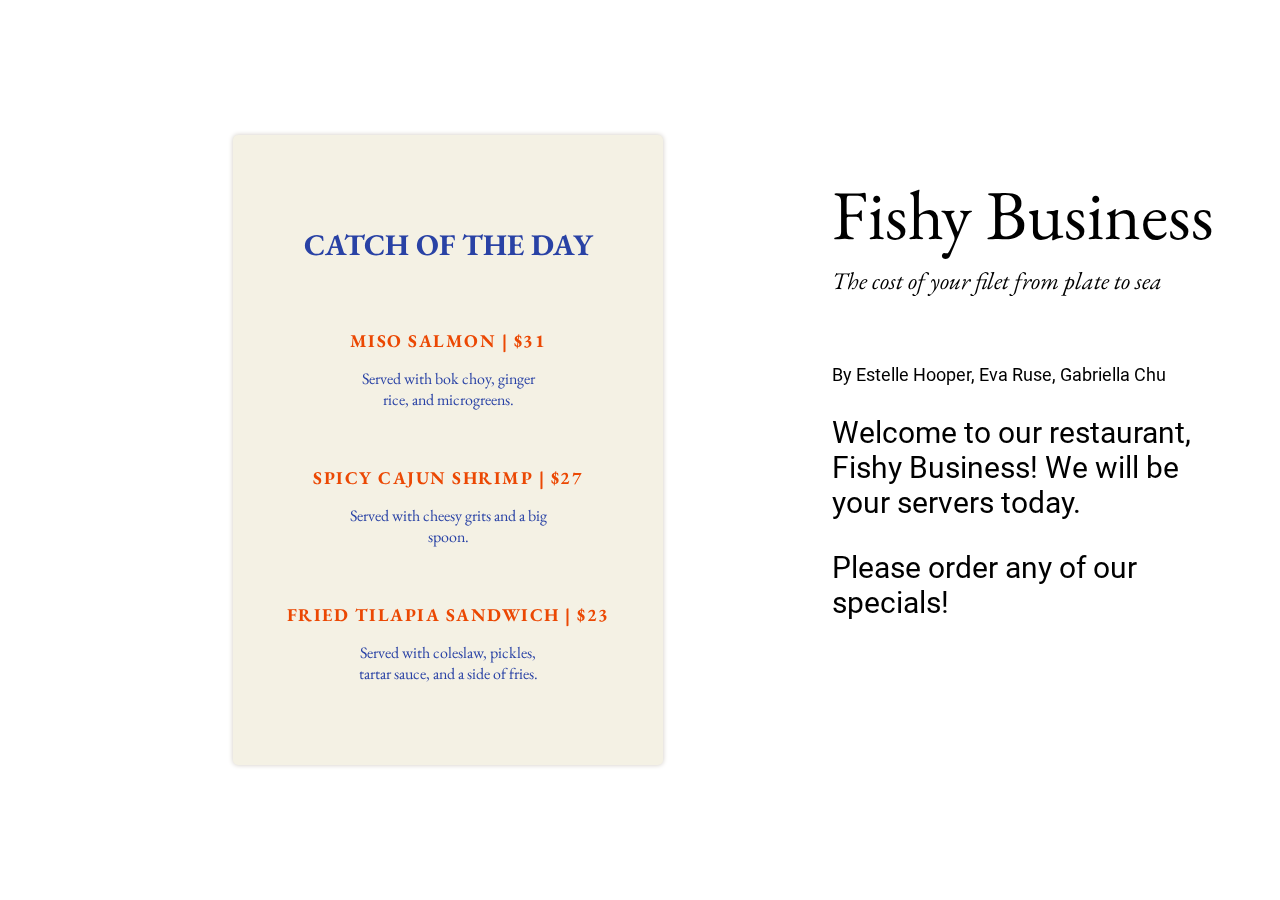
==== commit 72252e3b: "beginning" ====
--- a/public_site/index.htm
+++ b/public_site/index.htm
@@ -102,10 +102,10 @@
                     <div>
                         <header id=heading class="fancyFont">
                             <h1>Fishy Business</h1>
-                            <h2>The cost of your filet from fish to sea</h2>
+                            <h2>The cost of your filet from plate to sea</h2>
                         </header>
                         <h3 id="author">By Estelle Hooper, Eva Ruse, Gabriella Chu</h3>
-                        <p>Welcome to our restaurant. I'm your server, Fishy Business.</p>
+                        <p>Welcome to our restaurant, Fishy Business! We will be your servers today.</p>
                         <p class="fadeInOut">Please order any of our specials!</p>
                         <div id='scrollInfo' class="invisible">
                             <h4 id="scrollText" class="textCenter bounce">scroll to continue</h4>
@@ -154,20 +154,121 @@
 
                     <section id="text6" class="step" height="100vh">
                         <h2> Top Five Exporters for <span></span></h2>
-                        <p style = "font-size:20px;text-align:left;width:100%;"> Certain types of fish are exported more heavily in some countries compared to others.
+                        <p style="font-size:20px;text-align:left;width:100%;"> Certain types of fish are exported more
+                            heavily in some countries compared to others.
                             Around <b>600 million</b> livelihoods worldwide are estimated to depend at least partially
                             on
                             fisheries and aquacultures. This "blue economy" is particularly important in lower-income
                             countries.
-                            <!--                             
-                            
-                            Lorem ipsum dolor sit amet, consectetur adipiscing elit, sed do eiusmod tempor incididunt ut
-                            labore et dolore magna aliqua. Ut enim ad minim veniam, quis nostrud exercitation ullamco
-                            laboris nisi ut aliquip ex ea commodo consequat. Duis aute irure dolor in reprehenderit in
-                            voluptate velit esse cillum dolore eu fugiat nulla pariatur. Excepteur sint occaecat
-                            cupidatat non proident, sunt in culpa qui officia deserunt mollit anim id est laborum. -->
+
                         </p>
-                        <p class="fadeInOut">Click on a country to find more information about it.</p>
+                        <p class="fadeInOut" style="font-size:22px;">Click on a country pin for more information about the country's fish and export industry.</p>
+
+                        <hr style="width:100%;stroke:black;size:5;" class="hiddenRemove">
+                        <p id="lineindia" class="mapImp hiddenRemove"
+                            style="font-size:20px;text-align:left;width:100%;">In terms of total fisheries and
+                            aquaculture
+                            production, in 2008-2010 and in 2012, India was the second major producer in the world,
+                            and in 2017 ranked third. Export earnings from fish and fishery products totaled about 7.2
+                            billion USD in 2017, with shrimps contributing over 65%.
+                        </p>
+                        <p id="linechina" class="mapImp hiddenRemove"
+                            style="font-size:20px;text-align:left;width:100%;">Since 2002, China is the world's largest
+                            exporter
+                            of fish and fishery products, with exports reaching 19.7 billion USD in 2015. In the last
+                            few years, China has significantly increased its imports of fish and fishery products, and
+                            became the world's third largest fish importer since 2012, with imports worth 8.5 billion
+                            USD in 2014.
+
+                        </p>
+                        <p id="linesweden" class="mapImp hiddenRemove"
+                            style="font-size:20px;text-align:left;width:100%;">Aquaculture in Sweden is reported to be
+                            14,800
+                            tonnes in 2017, which is 6% in the total fish production of 247,400 tonnes in the same year.
+                            In 2017, imports of fish and fishery products were valued at 4.9 billion USD, exceeding the
+                            value of exports by 0.8 billion USD.
+                        </p>
+                        <p id="linedenmark" class="mapImp hiddenRemove"
+                            style="font-size:20px;text-align:left;width:100%;">Denmark is the fifth largest exporter of
+                            fish
+                            and fishery products in the world. A significant share of Danish total fishery production is
+                            exported, with the EU as the main market with a share of about 80%. In 2012, exports of fish
+                            and fishery products were valued at USD 4.1 billion and imports reached USD 3.1 billion
+                        </p>
+                        <p id="lineunitedkingdom" class="mapImp hiddenRemove"
+                            style="font-size:20px;text-align:left;width:100%;">The UK is a net importer of fish and
+                            fishery products
+                            and USD 4.1 billion of fish and fishery products were imported in 2015. In the same year,
+                            total exports of fish and fishery products were worth USD 2.5 billion. Aquaculture
+                            production is dominated by Atlantic salmon, followed by marine molluscs and rainbow trout,
+                            while many other species are farmed in small volume.
+                        </p>
+                        <p id="linechile" class="mapImp hiddenRemove"
+                            style="font-size:20px;text-align:left;width:100%;">In 2019 the total value of exports of
+                            fishery
+                            products, including fish waste and coral, reached USD 6.56 billion, or 9.5% of national
+                            exports. Fishing and aquaculture activity as a whole ranks third in the most important
+                            export sectors at the national level.
+
+                        </p>
+                        <p id="linevietnam" class="mapImp hiddenRemove"
+                            style="font-size:20px;text-align:left;width:100%;">Vietnam is the third major exporter of
+                            fish and
+                            fishery products in the world, with exports valued at USD 8.5 billion in 2017. An important
+                            proportion of these exports consisted of Pangasius, shrimps and tuna. Aquaculture employs an
+                            estimated 2.6 million people, with one million jobs in shrimp aquaculture alone, while
+                            another 1.8 million people are marine fishers.
+                        </p>
+                        <p id="lineindonesia" class="mapImp hiddenRemove"
+                            style="font-size:20px;text-align:left;width:100%;"> In 2013, the total value of exported
+                            fishery
+                            commodities was USD 3.8 billion, while imports to the country amounted to USD 0.4 billion.
+                            The fishing industry accounted for 21% of Indonesia's agricultural economy and 3% of
+                            national GDP in 2012
+                        </p>
+                        <p id="linethailand" class="mapImp hiddenRemove"
+                            style="font-size:20px;text-align:left;width:100%;">Marine shrimp is the predominant export
+                            species
+                            and makes an important contribution to export earnings. More than 90% of farmed marine
+                            shrimp is exported. In 2007 its production was 501,200 tons, with a value of around 1,750
+                            million USD. Of the total coastal aquaculture production, marine shrimp represented 57% in
+                            quantity and 93% in value.
+                        </p>
+                        <p id="linehonduras" class="mapImp hiddenRemove"
+                            style="font-size:20px;text-align:left;width:100%;">In 2013, aquaculture represented 89% of
+                            the
+                            total fishing production with production at 70,400 tons. Shrimp and tilapia are two of the
+                            main species in aquaculture. In 2013, 49,400 tons of shrimp were produced. Tilapia farming
+                            and exports have also grown significantly in recent years, and in 2013 21,000 tons of
+                            tilapia were produced.
+                        </p>
+                        <p id="linemexico" class="mapImp hiddenRemove"
+                            style="font-size:20px;text-align:left;width:100%;">Total aquaculture production was
+                            estimated at 251
+                            000 tonnes for 2019, a considerable increase since 2000, tilapia and shrimp being the most
+                            important species produced. Fish export is an important part of the coastal economies, with
+                            the United States of America as main market for shrimp exports.
+                        </p>
+                        <p id="linenetherlands" class="mapImp hiddenRemove"
+                            style="font-size:20px;text-align:left;width:100%;">Total capture production by the
+                            Netherlands
+                            in 2013 was about 327, 400 tonnes, and Aquaculture production was about 60, 300 tonnes in
+                            2014. In 2014, imports were valued at 4.0 billion USD, whereas exports generated over 4.6
+                            billion USD, going mostly to European countries.
+                        </p>
+                        <p id="linenorway" class="mapImp hiddenRemove"
+                            style="font-size:20px;text-align:left;width:100%;"> Norway, in terms of value, is the
+                            world's second largest exporter of fish and fish products by value. In 2009, Norwegian
+                            production of farmed salmon had reached almost 860,000 tonnes, with the export value of
+                            salmon and trout at almost 4.0 billion USD. The fisheries sector is the second largest
+                            single export industry, after oil and gas, and represented 5.7 percent of total Norwegian
+                            exports in 2009.
+                        </p>
+
+
+
+
+
                     </section>
 
                     <section id="lineGraph" class="step" height="100vh">
@@ -1251,6 +1352,15 @@
                     .on("click", clickedPin);
 
                 function clickedPin(event) {
+
+                    d3.selectAll("#text6 .fadeInOut").classed("hiddenRemove", true);
+
+                    d3.selectAll("#text6 hr").classed("hiddenRemove", false);
+
+                    pinCountry = d.toLowerCase().replace(/\s+/g, '')
+
+                    d3.select("#line" + pinCountry).classed('hiddenRemove', false);
+
                     countryNodes = d3.selectAll(".countries").nodes()
 
                     select = countryNodes.filter(i => i.__data__.properties.name === d)[0].__data__
@@ -1314,7 +1424,14 @@
                         map.selectAll(".buttonText").style('display', "none")
                         map.selectAll(".fisheryImage").style('display', "none")
                         map.selectAll(".imageText").style('display', "none")
-                        map.selectAll(".cite").attr('display', 'none');
+                        map.selectAll(".fisheryFO").style("display", "none")
+                        map.selectAll(".fisheryFOTitle").style("display", "none")
+
+                        d3.select("#line" + pinCountry).classed('hiddenRemove', true);
+                        d3.selectAll("#text6 .fadeInOut").classed("hiddenRemove", false);
+
+                        d3.selectAll("#text6 hr").classed("hiddenRemove", true);
+
 
                     }
 
@@ -1323,27 +1440,101 @@
                     imageLink = imageLink.replace(/\s+/g, '');
 
 
-                    map.append("text").text(d + ' is the Number ' + (ranking + 1) + ' Exporter of ' + selectedFish)
-                        .attr("class", "imageText")
-                        .attr('x', mapWidth / 2 + 10)
-                        .attr('y', mapHeight / 5)
-                        .style("font-size", 20)
-
-
+                    // map.append("text")
+                    //     .text(d + ' is the number ' + (ranking + 1) + ' exporter of ' + selectedFish + " in the world")
+                    //     .attr("class", "imageText")
+                    //     .attr('x', mapWidth / 2 + 3)
+                    //     .attr('y', mapHeight / 7)
+                    //     .style("font-size", 15)
 
                     map.append("image")
                         .attr("class", "fisheryImage")
                         .attr("xlink:href", imageLink)
                         .attr("x", mapWidth / 2)
-                        .attr("y", mapHeight / 3)
+                        .attr("y", mapHeight / 6)
                         .attr("transform", "translate(" + map_margin.left + "," + map_margin.top + ")")
 
-                    map.append('text')
-                        .attr("id", "citeImage")
-                        .attr("class", "cite")
-                        .text("Fishermen in the " + d)
-                        .attr("x", mapWidth / 2 + 80)
-                        .attr("y", 420)
+
+                    var foTitle = map.append('foreignObject')
+                        .attr("class", "fisheryFOTitle")
+                        .attr("width", 360)
+                        .attr("height", 50)
+                        .attr("x", mapWidth / 2 + 3)
+                        .attr("y", 40);
+
+
+                    firstL = selectedFish.charAt(0)
+
+                    firstLCap = firstL.toUpperCase()
+
+                    remainingL = selectedFish.slice(1)
+
+                    capitalizedFish = firstLCap + remainingL
+
+                    var divTitle = foTitle.append('xhtml:div')
+                        .attr("width", 360)
+                        .attr("height", 30)
+                        .attr("class", "fisheryTextDivTitle")
+                        .text(d + ' is the Number ' + (ranking + 1) + ' Exporter of ' + capitalizedFish + " in the World")
+                        .style("font-weight", "bold")
+                        .style("font-size", 19)
+
+                    if (d === "Denmark") {
+                        caption = "Allan Jorgensen, who has been a fisherman for 44 years, reels in the net of the fishing boat Linette shortly before departing for a two week fishing expedition. Source: Andrew Kelly Photo"
+                    }
+                    else if (d === "Norway") {
+                        caption = "Norwegian fishermen unloading haddock. Source: Geir-Bjorn Nilsen"
+                    }
+                    else if (d === "Sweden") {
+                        caption = "Swedish fishermen catching Carp Bream, a climate smart fish that unfortunately is often thrown back in the water when caught. Source: Roger Turesson"
+                    }
+                    else if (d === "United Kingdom") {
+                        caption = "A fisherman hauls in a net full of fish while trawling in the English Channel. Source: Jason Alden, Bloomberg/Getty Images"
+                    }
+                    else if (d === "Chile") {
+                        caption = "Fishermen cleaning their catch in Chile. Source: Jeremy Richards"
+                    }
+                    else if (d === "India") {
+                        caption = "A huge catch of Sardines being loaded into weighing baskets in India. Source: Rudolph A. Furtado"
+                    }
+                    else if (d === "China") {
+                        caption = "Fishermen unload noodle fish at Xiaogang wharf in Qingdao, Shandong province. Source: Alamy"
+                    }
+                    else if (d === "Vietnam") {
+                        caption = "Processing seafood for exports at Godaco Company in Tien Giang Province. Source: Viet Hung"
+                    }
+                    else if (d === "Indonesia") {
+                        caption = "Fishermen arrive at Bali's fishing village in Jimbaran with a fresh catch of tuna. Source: Sonny Tumbelka"
+                    }
+                    else if (d === "Thailand") {
+                        caption = "Shrimp farmers sort out their produce in Prachuap Khiri Khan's Sam Roi Yod district. Source: Chaiwat Sardyaem"
+                    }
+                    else if (d === "Honduras") {
+                        caption = "A tilapia farm on Lake Yojoa in northwest Honduras, where tilapia is considered the ideal fish because it tolerates overcrowding and does not need expensive meat-based feed. Source: Meridith Kohut for The New York Times"
+                    }
+                    else if (d === "Mexico") {
+                        caption = "Mexican fishermen with a catch of Corvina in the Upper Gulf of Mexico. Source: Silvia Yee"
+                    }
+                    else if (d === "Netherlands") {
+                        caption = "Tilapia being grown at an urban fish farm on the top floor of an abandoned five story office building in the The Netherlands. Source: Aquaculture ID"
+                    }
+
+
+                    var fo = map.append('foreignObject')
+                        .attr("class", "fisheryFO")
+                        .attr("width", 360)
+                        .attr("height", 100)
+                        .attr("x", mapWidth / 2 + 5)
+                        .attr("y", 375);
+
+                    var div = fo.append('xhtml:div')
+                        .attr("width", 360)
+                        .attr("height", 100)
+                        .attr("x", mapWidth / 2)
+                        .attr("y", 400)
+                        .attr("class", "fisheryTextDiv")
+                        .text(caption)
+
                 }
             })
 
